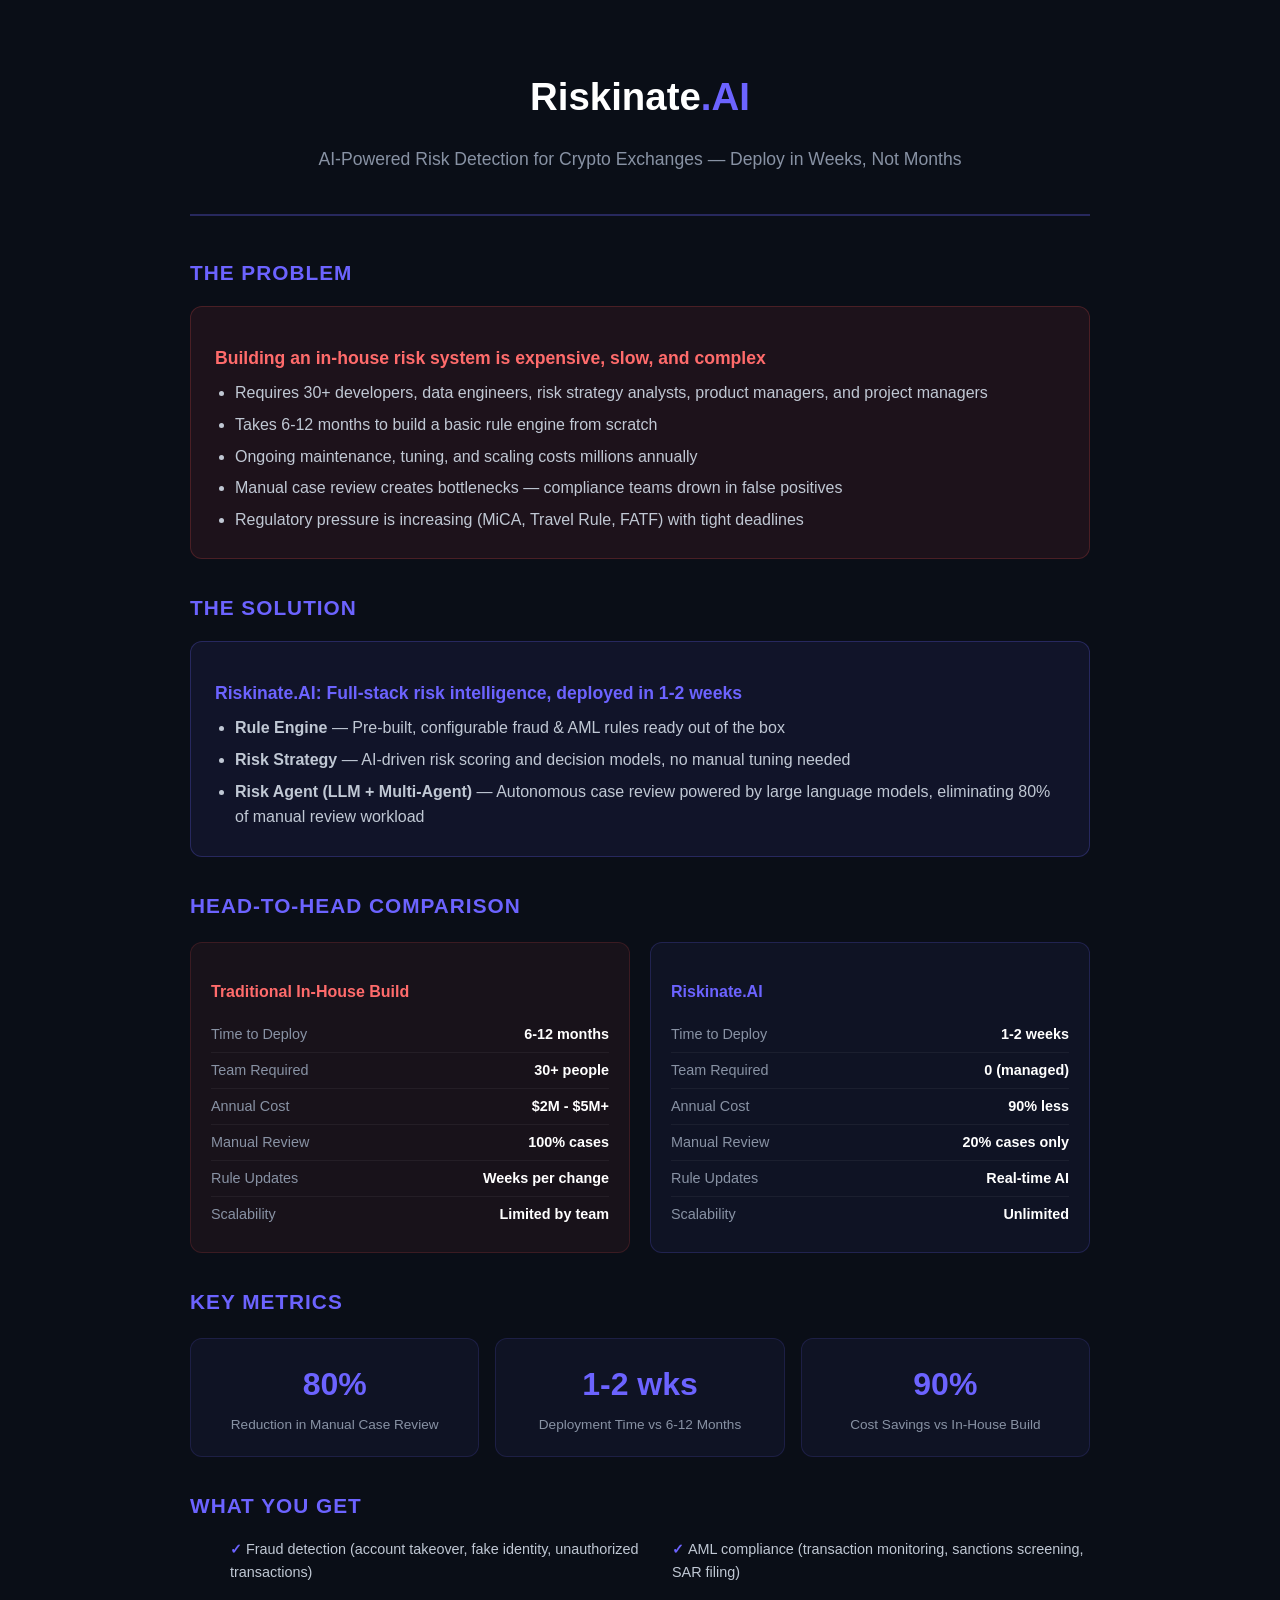
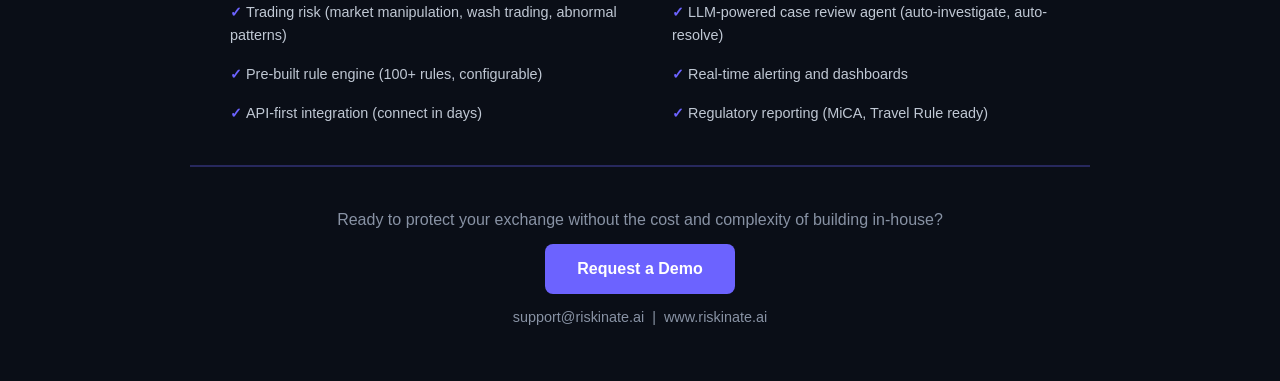
==== one-pager.html @ a7496f9c "Add sales one-pager for exchange outreach Highlights key value props: 1-2 week deployment vs 6-12 mo" ====
<!DOCTYPE html>
<html lang="en">
<head>
<meta charset="UTF-8">
<meta name="viewport" content="width=device-width, initial-scale=1.0">
<title>Riskinate.AI - One Pager</title>
<style>
  @page { size: A4; margin: 2cm; }
  body {
    font-family: 'Inter', -apple-system, BlinkMacSystemFont, 'Segoe UI', sans-serif;
    background: #0a0e17;
    color: #e0e6ed;
    line-height: 1.6;
    max-width: 900px;
    margin: 0 auto;
    padding: 40px;
  }
  .header {
    text-align: center;
    margin-bottom: 40px;
    border-bottom: 2px solid rgba(108,99,255,.3);
    padding-bottom: 24px;
  }
  .header h1 {
    font-size: 2.4rem;
    color: #fff;
    margin-bottom: 8px;
  }
  .header h1 span { color: #6c63ff; }
  .header .tagline {
    font-size: 1.1rem;
    color: #8892a4;
  }
  h2 {
    font-size: 1.3rem;
    color: #6c63ff;
    margin-top: 32px;
    margin-bottom: 12px;
    text-transform: uppercase;
    letter-spacing: 1px;
    font-weight: 700;
  }
  .problem-box {
    background: rgba(255,80,80,.08);
    border: 1px solid rgba(255,80,80,.2);
    border-radius: 12px;
    padding: 20px 24px;
    margin: 16px 0;
  }
  .problem-box h3 { color: #ff6b6b; margin-bottom: 8px; font-size: 1.1rem; }
  .problem-box ul { padding-left: 20px; margin: 0; }
  .problem-box li { margin-bottom: 6px; color: #c0c8d4; }
  .solution-box {
    background: rgba(108,99,255,.08);
    border: 1px solid rgba(108,99,255,.25);
    border-radius: 12px;
    padding: 20px 24px;
    margin: 16px 0;
  }
  .solution-box h3 { color: #6c63ff; margin-bottom: 8px; font-size: 1.1rem; }
  .solution-box ul { padding-left: 20px; margin: 0; }
  .solution-box li { margin-bottom: 6px; color: #c0c8d4; }
  .comparison {
    display: grid;
    grid-template-columns: 1fr 1fr;
    gap: 20px;
    margin: 20px 0;
  }
  .compare-card {
    border-radius: 12px;
    padding: 20px;
  }
  .compare-old {
    background: rgba(255,80,80,.06);
    border: 1px solid rgba(255,80,80,.15);
  }
  .compare-new {
    background: rgba(108,99,255,.06);
    border: 1px solid rgba(108,99,255,.2);
  }
  .compare-card h3 {
    font-size: 1rem;
    margin-bottom: 12px;
  }
  .compare-old h3 { color: #ff6b6b; }
  .compare-new h3 { color: #6c63ff; }
  .compare-card .metric {
    display: flex;
    justify-content: space-between;
    padding: 6px 0;
    border-bottom: 1px solid rgba(255,255,255,.05);
    font-size: 0.9rem;
  }
  .compare-card .metric:last-child { border-bottom: none; }
  .compare-card .metric .label { color: #8892a4; }
  .compare-card .metric .value { color: #fff; font-weight: 600; }
  .value-props {
    display: grid;
    grid-template-columns: repeat(3, 1fr);
    gap: 16px;
    margin: 20px 0;
  }
  .value-card {
    text-align: center;
    padding: 20px 12px;
    background: rgba(108,99,255,.06);
    border: 1px solid rgba(108,99,255,.15);
    border-radius: 12px;
  }
  .value-card .number {
    font-size: 2rem;
    font-weight: 800;
    color: #6c63ff;
    margin-bottom: 4px;
  }
  .value-card .desc {
    font-size: 0.85rem;
    color: #8892a4;
  }
  .features-list {
    display: grid;
    grid-template-columns: 1fr 1fr;
    gap: 8px 24px;
    margin: 12px 0;
  }
  .features-list li {
    list-style: none;
    padding: 4px 0;
    font-size: 0.9rem;
    color: #c0c8d4;
  }
  .features-list li::before {
    content: "✓ ";
    color: #6c63ff;
    font-weight: bold;
  }
  .cta {
    text-align: center;
    margin-top: 36px;
    padding-top: 24px;
    border-top: 2px solid rgba(108,99,255,.3);
  }
  .cta p { color: #8892a4; margin-bottom: 12px; }
  .cta a {
    display: inline-block;
    background: #6c63ff;
    color: #fff;
    padding: 12px 32px;
    border-radius: 8px;
    text-decoration: none;
    font-weight: 600;
    font-size: 1rem;
  }
  .cta .contact { margin-top: 12px; font-size: 0.9rem; color: #8892a4; }
</style>
</head>
<body>

<div class="header">
  <h1>Riskinate<span>.AI</span></h1>
  <p class="tagline">AI-Powered Risk Detection for Crypto Exchanges — Deploy in Weeks, Not Months</p>
</div>

<h2>The Problem</h2>
<div class="problem-box">
  <h3>Building an in-house risk system is expensive, slow, and complex</h3>
  <ul>
    <li>Requires 30+ developers, data engineers, risk strategy analysts, product managers, and project managers</li>
    <li>Takes 6-12 months to build a basic rule engine from scratch</li>
    <li>Ongoing maintenance, tuning, and scaling costs millions annually</li>
    <li>Manual case review creates bottlenecks — compliance teams drown in false positives</li>
    <li>Regulatory pressure is increasing (MiCA, Travel Rule, FATF) with tight deadlines</li>
  </ul>
</div>

<h2>The Solution</h2>
<div class="solution-box">
  <h3>Riskinate.AI: Full-stack risk intelligence, deployed in 1-2 weeks</h3>
  <ul>
    <li><strong>Rule Engine</strong> — Pre-built, configurable fraud & AML rules ready out of the box</li>
    <li><strong>Risk Strategy</strong> — AI-driven risk scoring and decision models, no manual tuning needed</li>
    <li><strong>Risk Agent (LLM + Multi-Agent)</strong> — Autonomous case review powered by large language models, eliminating 80% of manual review workload</li>
  </ul>
</div>

<h2>Head-to-Head Comparison</h2>
<div class="comparison">
  <div class="compare-card compare-old">
    <h3>Traditional In-House Build</h3>
    <div class="metric"><span class="label">Time to Deploy</span><span class="value">6-12 months</span></div>
    <div class="metric"><span class="label">Team Required</span><span class="value">30+ people</span></div>
    <div class="metric"><span class="label">Annual Cost</span><span class="value">$2M - $5M+</span></div>
    <div class="metric"><span class="label">Manual Review</span><span class="value">100% cases</span></div>
    <div class="metric"><span class="label">Rule Updates</span><span class="value">Weeks per change</span></div>
    <div class="metric"><span class="label">Scalability</span><span class="value">Limited by team</span></div>
  </div>
  <div class="compare-card compare-new">
    <h3>Riskinate.AI</h3>
    <div class="metric"><span class="label">Time to Deploy</span><span class="value">1-2 weeks</span></div>
    <div class="metric"><span class="label">Team Required</span><span class="value">0 (managed)</span></div>
    <div class="metric"><span class="label">Annual Cost</span><span class="value">90% less</span></div>
    <div class="metric"><span class="label">Manual Review</span><span class="value">20% cases only</span></div>
    <div class="metric"><span class="label">Rule Updates</span><span class="value">Real-time AI</span></div>
    <div class="metric"><span class="label">Scalability</span><span class="value">Unlimited</span></div>
  </div>
</div>

<h2>Key Metrics</h2>
<div class="value-props">
  <div class="value-card">
    <div class="number">80%</div>
    <div class="desc">Reduction in Manual Case Review</div>
  </div>
  <div class="value-card">
    <div class="number">1-2 wks</div>
    <div class="desc">Deployment Time vs 6-12 Months</div>
  </div>
  <div class="value-card">
    <div class="number">90%</div>
    <div class="desc">Cost Savings vs In-House Build</div>
  </div>
</div>

<h2>What You Get</h2>
<ul class="features-list">
  <li>Fraud detection (account takeover, fake identity, unauthorized transactions)</li>
  <li>AML compliance (transaction monitoring, sanctions screening, SAR filing)</li>
  <li>Trading risk (market manipulation, wash trading, abnormal patterns)</li>
  <li>LLM-powered case review agent (auto-investigate, auto-resolve)</li>
  <li>Pre-built rule engine (100+ rules, configurable)</li>
  <li>Real-time alerting and dashboards</li>
  <li>API-first integration (connect in days)</li>
  <li>Regulatory reporting (MiCA, Travel Rule ready)</li>
</ul>

<div class="cta">
  <p>Ready to protect your exchange without the cost and complexity of building in-house?</p>
  <a href="mailto:support@riskinate.ai">Request a Demo</a>
  <p class="contact">support@riskinate.ai &nbsp;|&nbsp; www.riskinate.ai</p>
</div>

</body>
</html>
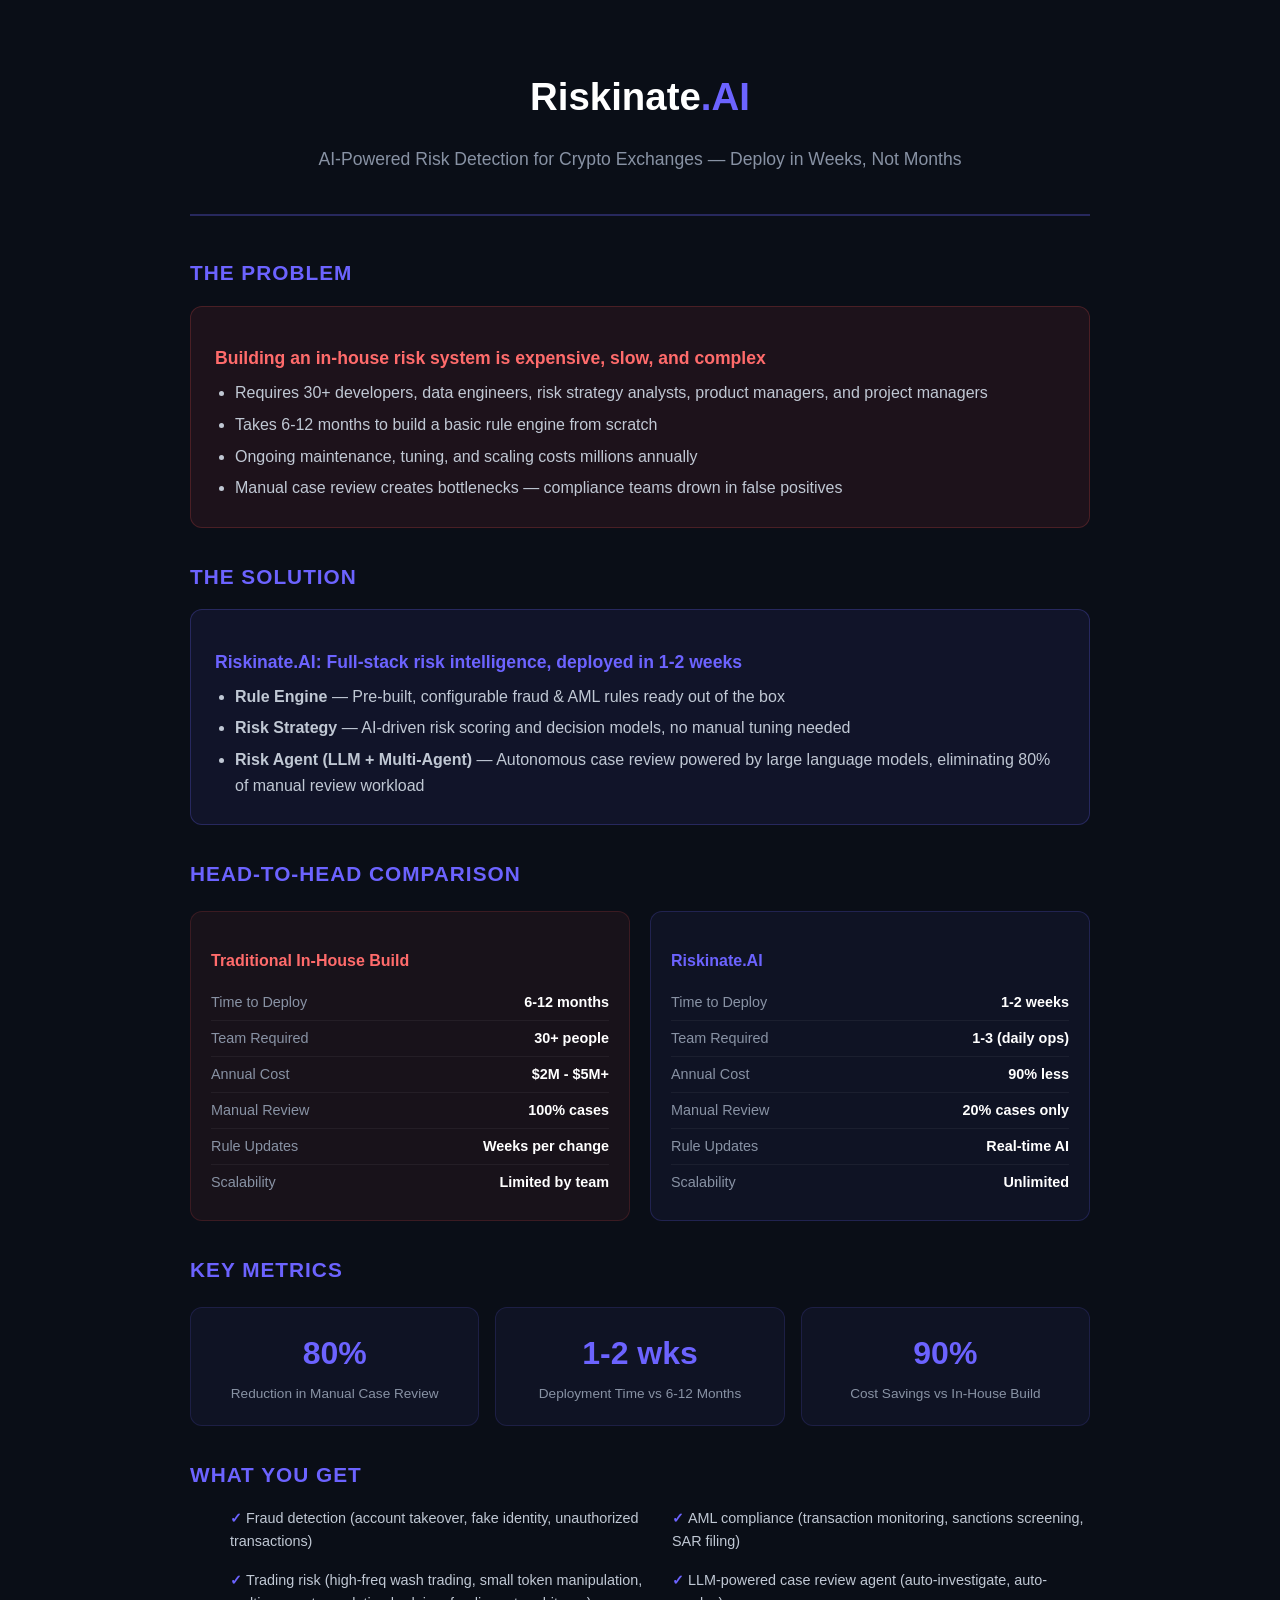
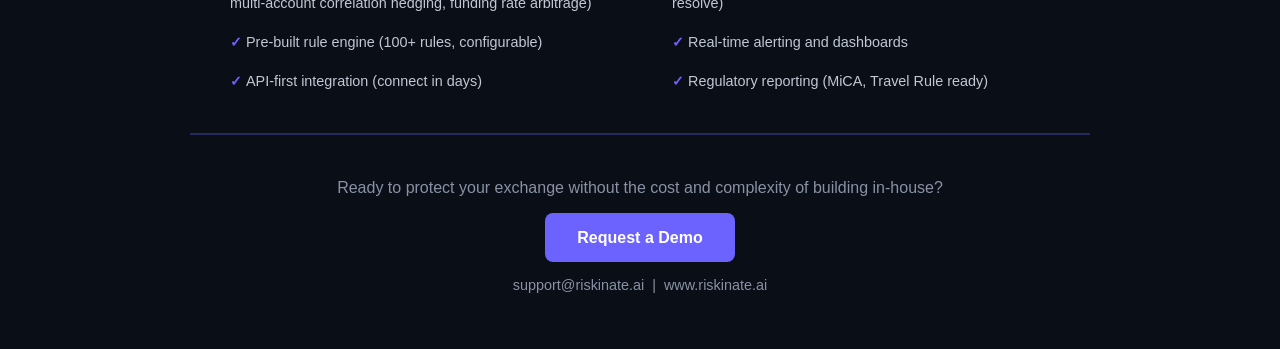
==== commit f21433d8: "Update one-pager: remove regulatory line, adjust team size, update trading risk details - Removed Mi" ====
--- a/one-pager.html
+++ b/one-pager.html
@@ -169,7 +169,6 @@
     <li>Takes 6-12 months to build a basic rule engine from scratch</li>
     <li>Ongoing maintenance, tuning, and scaling costs millions annually</li>
     <li>Manual case review creates bottlenecks — compliance teams drown in false positives</li>
-    <li>Regulatory pressure is increasing (MiCA, Travel Rule, FATF) with tight deadlines</li>
   </ul>
 </div>
 
@@ -197,7 +196,7 @@
   <div class="compare-card compare-new">
     <h3>Riskinate.AI</h3>
     <div class="metric"><span class="label">Time to Deploy</span><span class="value">1-2 weeks</span></div>
-    <div class="metric"><span class="label">Team Required</span><span class="value">0 (managed)</span></div>
+    <div class="metric"><span class="label">Team Required</span><span class="value">1-3 (daily ops)</span></div>
     <div class="metric"><span class="label">Annual Cost</span><span class="value">90% less</span></div>
     <div class="metric"><span class="label">Manual Review</span><span class="value">20% cases only</span></div>
     <div class="metric"><span class="label">Rule Updates</span><span class="value">Real-time AI</span></div>
@@ -225,7 +224,7 @@
 <ul class="features-list">
   <li>Fraud detection (account takeover, fake identity, unauthorized transactions)</li>
   <li>AML compliance (transaction monitoring, sanctions screening, SAR filing)</li>
-  <li>Trading risk (market manipulation, wash trading, abnormal patterns)</li>
+  <li>Trading risk (high-freq wash trading, small token manipulation, multi-account correlation hedging, funding rate arbitrage)</li>
   <li>LLM-powered case review agent (auto-investigate, auto-resolve)</li>
   <li>Pre-built rule engine (100+ rules, configurable)</li>
   <li>Real-time alerting and dashboards</li>
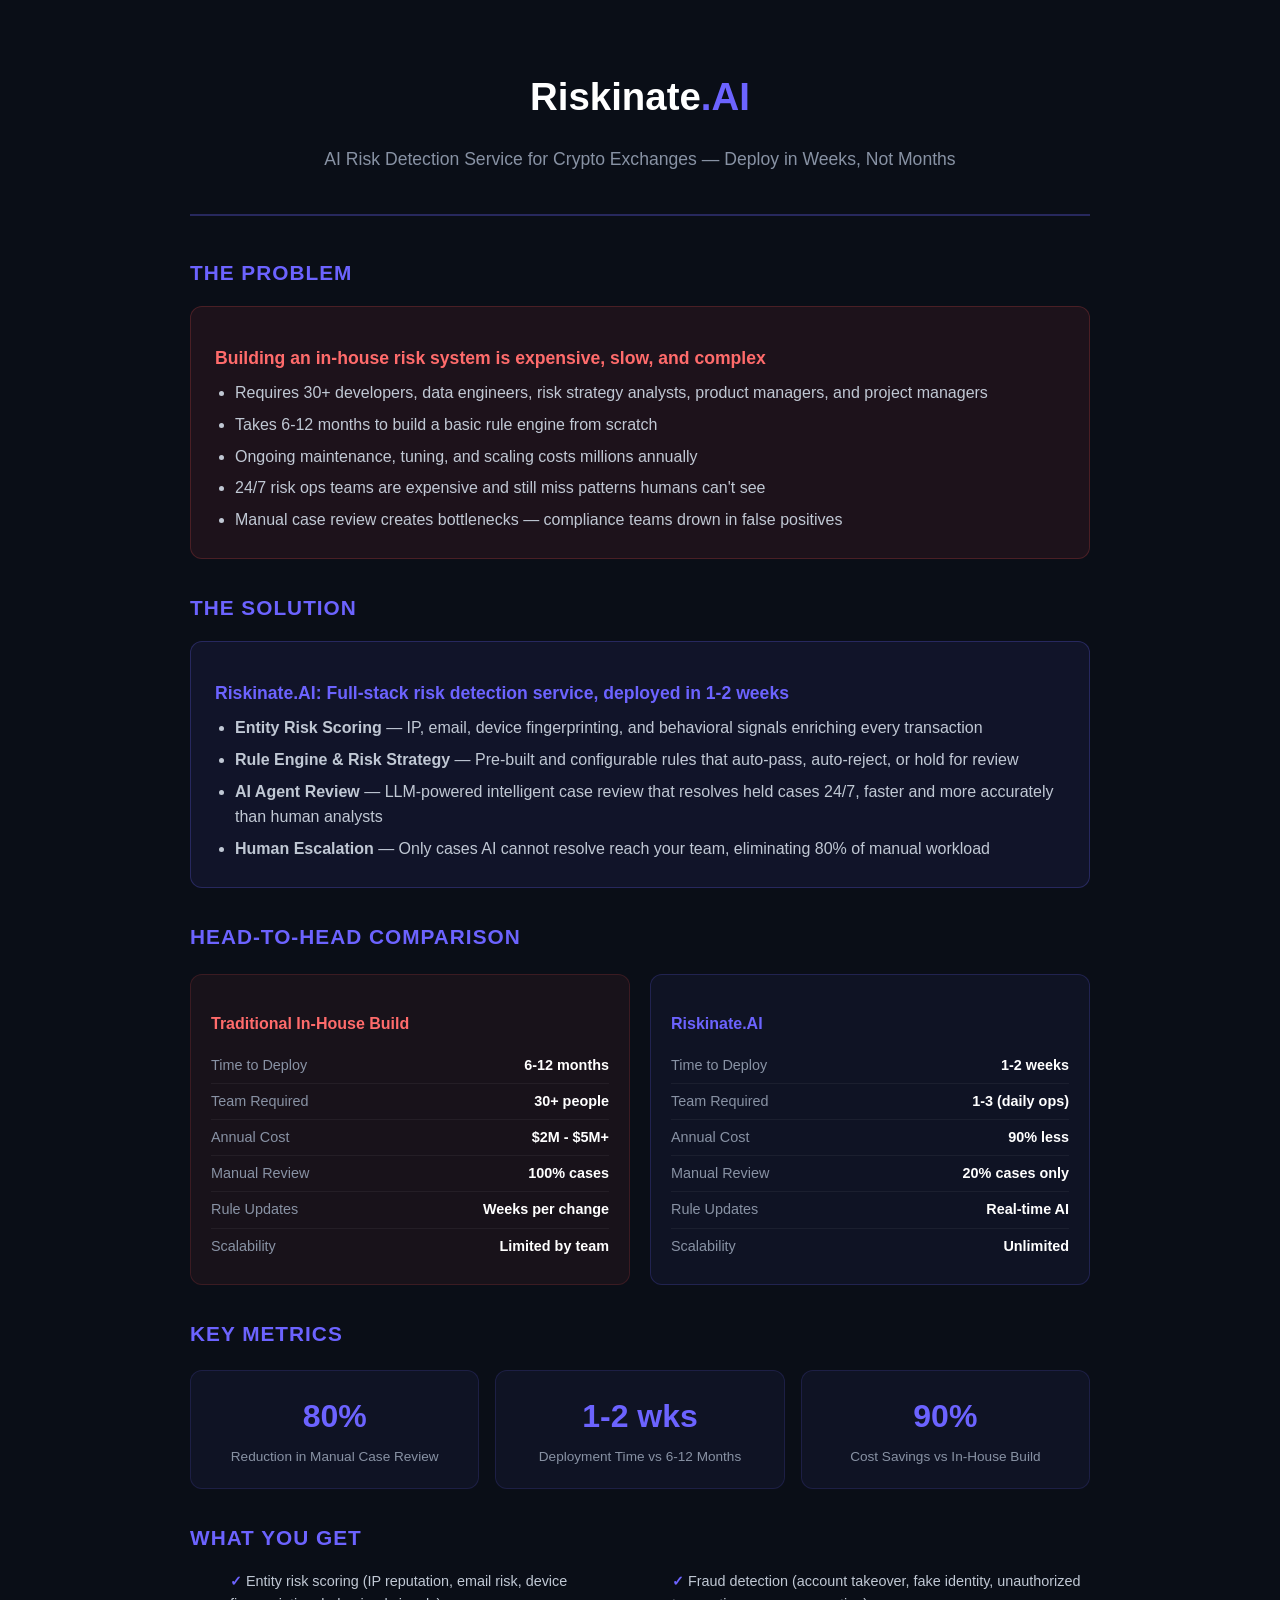
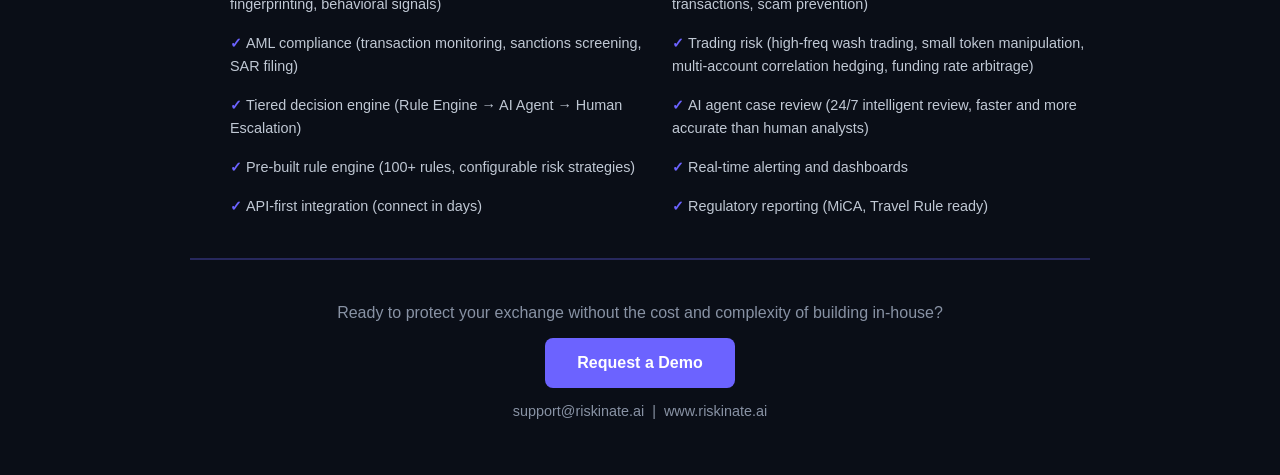
==== commit 2b3f9991: "Update one-pager to match service positioning and tiered architecture - Tagline: "AI Risk Detection " ====
--- a/one-pager.html
+++ b/one-pager.html
@@ -4,6 +4,16 @@
 <meta charset="UTF-8">
 <meta name="viewport" content="width=device-width, initial-scale=1.0">
 <title>Riskinate.AI - One Pager</title>
+<meta name="description" content="Riskinate.AI one-pager: AI risk detection service for crypto exchanges. Entity risk scoring, device fingerprinting, rule engine, AI agent review — deployed in 1-2 weeks.">
+<meta property="og:title" content="Riskinate.AI - One Pager">
+<meta property="og:description" content="AI risk detection service for crypto exchanges. Entity risk, device fingerprinting, rule engine, and AI agent review — replacing large risk ops teams.">
+<meta property="og:type" content="website">
+<meta property="og:url" content="https://www.riskinate.ai/one-pager.html">
+<meta property="og:image" content="https://www.riskinate.ai/images/og-image.png">
+<meta name="twitter:card" content="summary_large_image">
+<meta name="twitter:title" content="Riskinate.AI - One Pager">
+<meta name="twitter:description" content="AI risk detection service for crypto exchanges. Entity risk, device fingerprinting, rule engine, and AI agent review — replacing large risk ops teams.">
+<meta name="twitter:image" content="https://www.riskinate.ai/images/og-image.png">
 <style>
   @page { size: A4; margin: 2cm; }
   body {
@@ -158,7 +168,7 @@
 
 <div class="header">
   <h1>Riskinate<span>.AI</span></h1>
-  <p class="tagline">AI-Powered Risk Detection for Crypto Exchanges — Deploy in Weeks, Not Months</p>
+  <p class="tagline">AI Risk Detection Service for Crypto Exchanges — Deploy in Weeks, Not Months</p>
 </div>
 
 <h2>The Problem</h2>
@@ -168,17 +178,19 @@
     <li>Requires 30+ developers, data engineers, risk strategy analysts, product managers, and project managers</li>
     <li>Takes 6-12 months to build a basic rule engine from scratch</li>
     <li>Ongoing maintenance, tuning, and scaling costs millions annually</li>
+    <li>24/7 risk ops teams are expensive and still miss patterns humans can't see</li>
     <li>Manual case review creates bottlenecks — compliance teams drown in false positives</li>
   </ul>
 </div>
 
 <h2>The Solution</h2>
 <div class="solution-box">
-  <h3>Riskinate.AI: Full-stack risk intelligence, deployed in 1-2 weeks</h3>
+  <h3>Riskinate.AI: Full-stack risk detection service, deployed in 1-2 weeks</h3>
   <ul>
-    <li><strong>Rule Engine</strong> — Pre-built, configurable fraud & AML rules ready out of the box</li>
-    <li><strong>Risk Strategy</strong> — AI-driven risk scoring and decision models, no manual tuning needed</li>
-    <li><strong>Risk Agent (LLM + Multi-Agent)</strong> — Autonomous case review powered by large language models, eliminating 80% of manual review workload</li>
+    <li><strong>Entity Risk Scoring</strong> — IP, email, device fingerprinting, and behavioral signals enriching every transaction</li>
+    <li><strong>Rule Engine &amp; Risk Strategy</strong> — Pre-built and configurable rules that auto-pass, auto-reject, or hold for review</li>
+    <li><strong>AI Agent Review</strong> — LLM-powered intelligent case review that resolves held cases 24/7, faster and more accurately than human analysts</li>
+    <li><strong>Human Escalation</strong> — Only cases AI cannot resolve reach your team, eliminating 80% of manual workload</li>
   </ul>
 </div>
 
@@ -222,11 +234,13 @@
 
 <h2>What You Get</h2>
 <ul class="features-list">
-  <li>Fraud detection (account takeover, fake identity, unauthorized transactions)</li>
+  <li>Entity risk scoring (IP reputation, email risk, device fingerprinting, behavioral signals)</li>
+  <li>Fraud detection (account takeover, fake identity, unauthorized transactions, scam prevention)</li>
   <li>AML compliance (transaction monitoring, sanctions screening, SAR filing)</li>
   <li>Trading risk (high-freq wash trading, small token manipulation, multi-account correlation hedging, funding rate arbitrage)</li>
-  <li>LLM-powered case review agent (auto-investigate, auto-resolve)</li>
-  <li>Pre-built rule engine (100+ rules, configurable)</li>
+  <li>Tiered decision engine (Rule Engine → AI Agent → Human Escalation)</li>
+  <li>AI agent case review (24/7 intelligent review, faster and more accurate than human analysts)</li>
+  <li>Pre-built rule engine (100+ rules, configurable risk strategies)</li>
   <li>Real-time alerting and dashboards</li>
   <li>API-first integration (connect in days)</li>
   <li>Regulatory reporting (MiCA, Travel Rule ready)</li>
